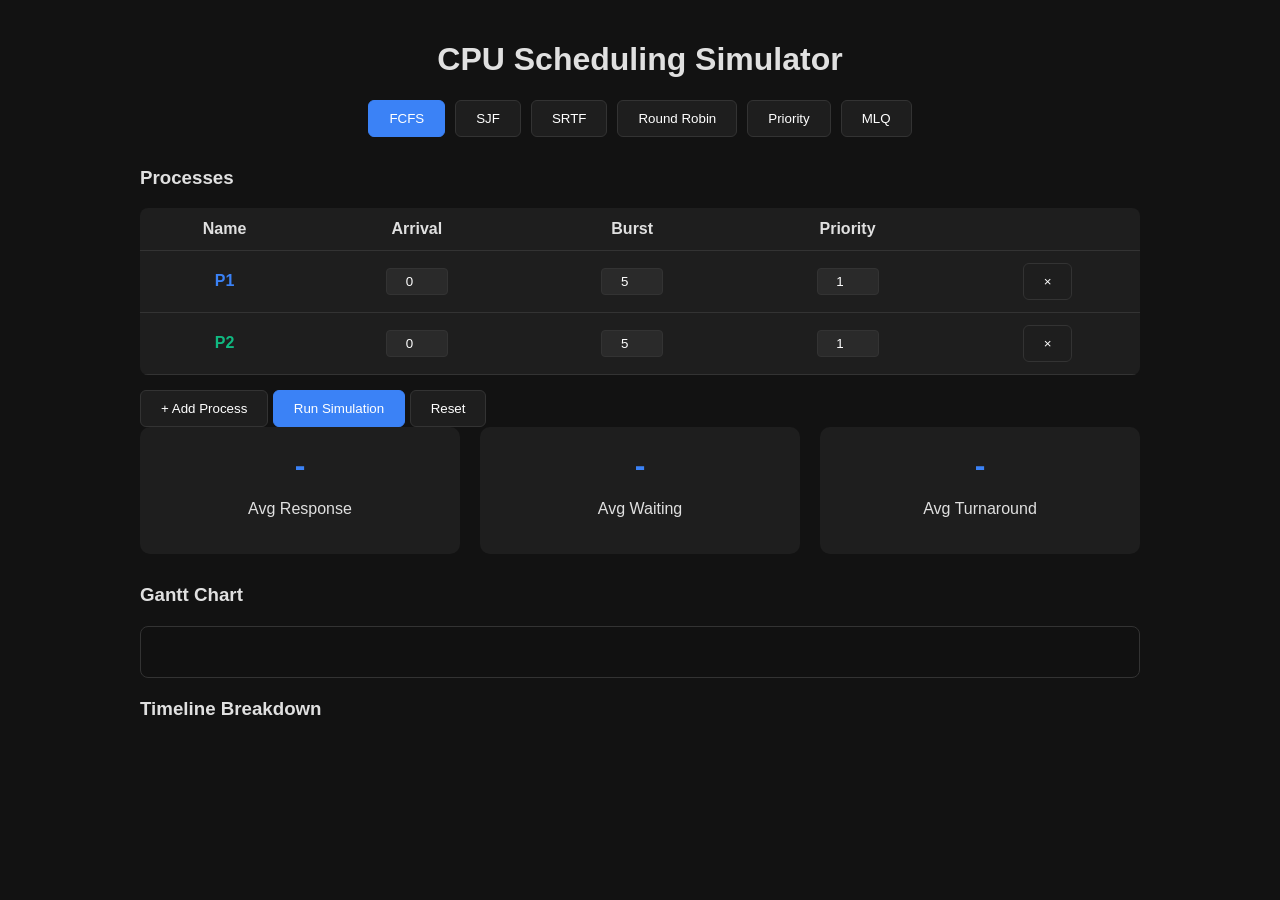
==== index.html @ 01c03f62 "Add files via upload" ====
<!DOCTYPE html>
<html lang="en">
<head>
    <meta charset="UTF-8">
    <meta name="viewport" content="width=device-width, initial-scale=1.0">
    <title>Advanced CPU Scheduler</title>
    <link rel="stylesheet" href="style.css">
</head>
<body>
    <div class="container">
        <header>
            <h1>CPU Scheduling Simulator</h1>
            <div class="algo-tabs">
                <button class="tab active" data-algo="FCFS">FCFS</button>
                <button class="tab" data-algo="SJF">SJF</button>
                <button class="tab" data-algo="SRTF">SRTF</button>
                <button class="tab" data-algo="RR">Round Robin</button>
                <button class="tab" data-algo="Priority">Priority</button>
                <a href="mlq.html" style="text-decoration: none;">
    <button class="tab" data-algo="MLQ">MLQ</button>
</a>
</a></button>
            </div>
            <div id="config-panel" class="hidden">
                <label for="quantum">Time Quantum:</label>
                <input type="number" id="quantum" value="2" min="1">
            </div>
        </header>

        <main>
            <section class="input-section">
                <h3>Processes</h3>
                <table id="process-table">
                    <thead>
                        <tr>
                            <th>Name</th>
                            <th>Arrival</th>
                            <th>Burst</th>
                            <th>Priority</th>
                            <th class="mlq-only hidden">Queue</th>
                            <th></th>
                        </tr>
                    </thead>
                    <tbody id="process-list">
                        </tbody>
                </table>
                <div class="actions">
                    <button id="add-btn">+ Add Process</button>
                    <button id="run-btn" class="primary-btn">Run Simulation</button>
                    <button id="reset-btn">Reset</button>
                </div>
            </section>

            <section class="output-section">
                <div class="stats-grid">
                    <div class="stat-card">
                        <span id="avg-response">-</span>
                        <p>Avg Response</p>
                    </div>
                    <div class="stat-card">
                        <span id="avg-waiting">-</span>
                        <p>Avg Waiting</p>
                    </div>
                    <div class="stat-card">
                        <span id="avg-turnaround">-</span>
                        <p>Avg Turnaround</p>
                    </div>
                </div>

                <h3>Gantt Chart</h3>
                <div id="gantt-chart"></div>

                <h3>Timeline Breakdown</h3>
                <div id="results-table-container"></div>
            </section>
        </main>
    </div>
    <script src="script.js"></script>
</body>
</html>
---- style.css ----
:root {
    --bg-dark: #121212;
    --card-bg: #1e1e1e;
    --primary: #3b82f6;
    --text: #e0e0e0;
    --border: #333;
}

body {
    background-color: var(--bg-dark);
    color: var(--text);
    font-family: 'Segoe UI', sans-serif;
    margin: 0;
    padding: 20px;
}

.container { max-width: 1000px; margin: auto; }

header { text-align: center; margin-bottom: 30px; }

.algo-tabs {
    display: flex;
    justify-content: center;
    gap: 10px;
    margin-bottom: 20px;
}

button {
    background: var(--card-bg);
    border: 1px solid var(--border);
    color: white;
    padding: 10px 20px;
    cursor: pointer;
    border-radius: 6px;
    transition: 0.3s;
}

button.active, button.primary-btn {
    background: var(--primary);
    border-color: var(--primary);
}

.hidden { display: none; }

table {
    width: 100%;
    border-collapse: collapse;
    background: var(--card-bg);
    border-radius: 8px;
    overflow: hidden;
    margin-bottom: 15px;
}

th, td { padding: 12px; border-bottom: 1px solid var(--border); text-align: center; }

input {
    background: #2a2a2a;
    border: 1px solid var(--border);
    color: white;
    padding: 5px;
    width: 50px;
    border-radius: 4px;
    text-align: center;
}

.stats-grid {
    display: grid;
    grid-template-columns: repeat(3, 1fr);
    gap: 20px;
    margin-bottom: 30px;
}

.stat-card {
    background: var(--card-bg);
    padding: 20px;
    border-radius: 10px;
    text-align: center;
}

.stat-card span { font-size: 2rem; font-weight: bold; color: var(--primary); }

#gantt-chart {
    display: flex;
    height: 50px;
    background: #111;
    border-radius: 8px;
    overflow: hidden;
    margin: 20px 0;
    border: 1px solid var(--border);
}

.gantt-block {
    height: 100%;
    display: flex;
    align-items: center;
    justify-content: center;
    font-size: 0.8rem;
    font-weight: bold;
    border-right: 1px solid rgba(255,255,255,0.1);
}
/* Per-Process Timeline Styles */
.timeline-row {
    display: flex;
    align-items: center;
    gap: 10px;
    margin-top: 5px;
}

.timeline-bar {
    position: relative;
    height: 12px;
    background: #333;
    flex-grow: 1;
    border-radius: 4px;
    overflow: hidden;
    display: flex;
}

.segment {
    height: 100%;
}

.segment.waiting { background: rgba(59, 130, 246, 0.2); } /* Faded blue */
.segment.running { background: #3b82f6; } /* Solid blue */
.segment.idle { background: transparent; }

.time-label {
    font-size: 10px;
    color: #888;
    min-width: 80px;
}
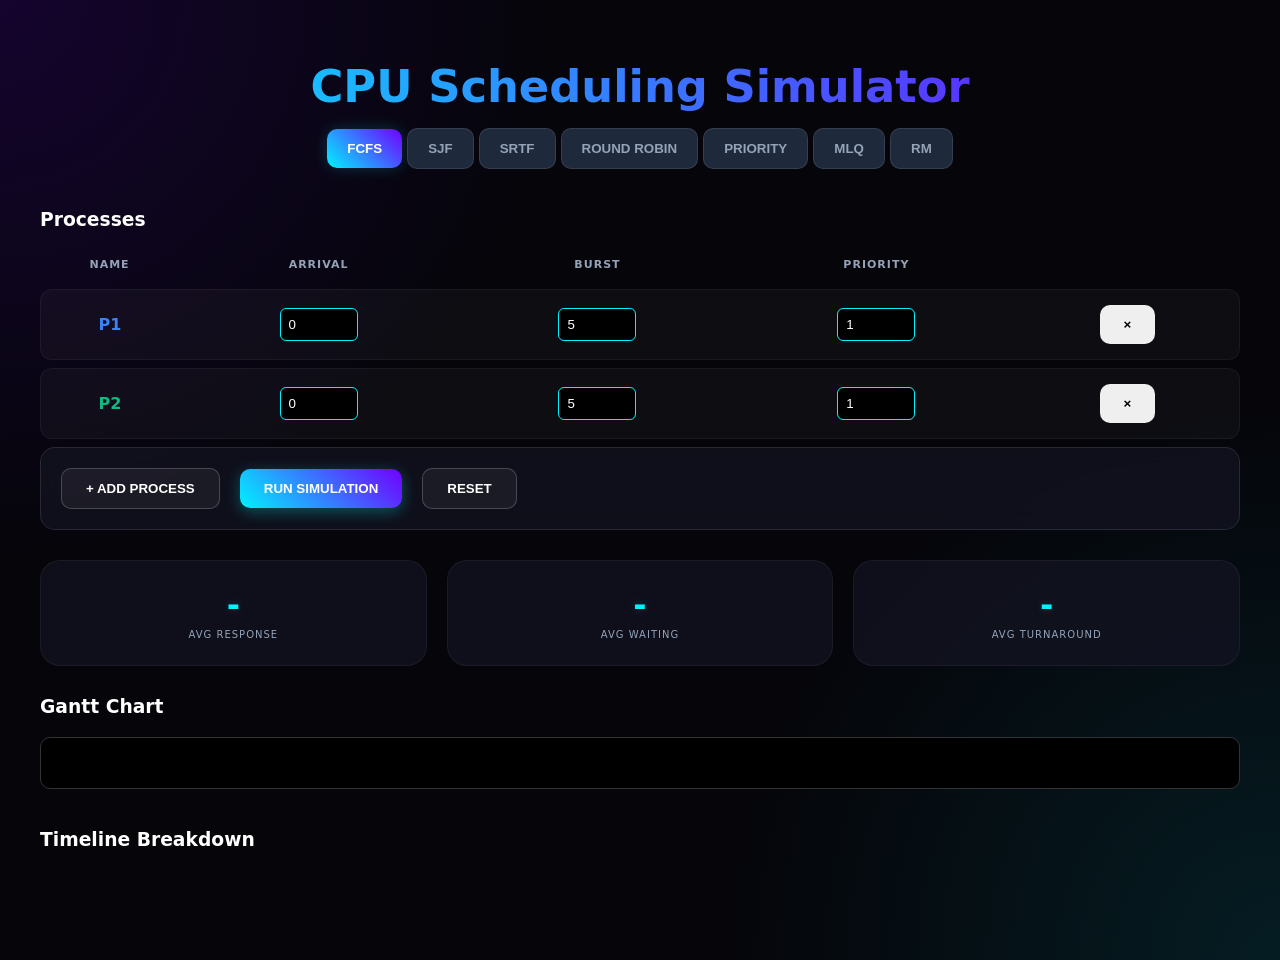
==== commit 3f7c9f4a: "Update index.html" ====
--- a/index.html
+++ b/index.html
@@ -20,6 +20,8 @@
     <button class="tab" data-algo="MLQ">MLQ</button>
 </a>
 </a></button>
+                
+              <a href="rm.html" style="text-decoration: none;"><button class="tab" data-algo="RM">RM</button></a>
             </div>
             <div id="config-panel" class="hidden">
                 <label for="quantum">Time Quantum:</label>
@@ -77,4 +79,4 @@
     </div>
     <script src="script.js"></script>
 </body>
-</html>+</html>
--- a/style.css
+++ b/style.css
@@ -1,131 +1,192 @@
 :root {
-    --bg-dark: #121212;
-    --card-bg: #1e1e1e;
-    --primary: #3b82f6;
-    --text: #e0e0e0;
-    --border: #333;
+    /* High-contrast Neon Palette */
+    --bg-main: #05050a;
+    --card-bg: rgba(20, 20, 35, 0.7);
+    --accent-cyan: #00f2ff;
+    --accent-purple: #7000ff;
+    --text-bright: #ffffff;
+    --text-dim: #94a3b8;
+    --border-glow: rgba(0, 242, 255, 0.2);
+    --tab-inactive: #1e293b;
 }
 
 body {
-    background-color: var(--bg-dark);
-    color: var(--text);
-    font-family: 'Segoe UI', sans-serif;
+    background: var(--bg-main);
+    background-image: 
+        radial-gradient(circle at 0% 0%, rgba(112, 0, 255, 0.15) 0%, transparent 35%),
+        radial-gradient(circle at 100% 100%, rgba(0, 242, 255, 0.1) 0%, transparent 35%);
+    color: var(--text-bright);
+    font-family: 'Segoe UI', system-ui, sans-serif;
     margin: 0;
-    padding: 20px;
+    padding: 30px;
+    min-height: 100vh;
 }
 
-.container { max-width: 1000px; margin: auto; }
+.container { max-width: 1200px; margin: auto; }
 
-header { text-align: center; margin-bottom: 30px; }
+header { text-align: center; margin-bottom: 40px; }
 
-.algo-tabs {
+header h1 {
+    font-size: 2.8rem;
+    font-weight: 800;
+    background: linear-gradient(to right, #00f2ff, #7000ff);
+    -webkit-background-clip: text;
+    -webkit-text-fill-color: transparent;
+    margin-bottom: 15px;
+}
+
+/* --- TAB SYSTEM --- */
+.tabs {
     display: flex;
     justify-content: center;
     gap: 10px;
-    margin-bottom: 20px;
+    margin-bottom: 30px;
 }
 
+.tab {
+    padding: 12px 20px;
+    background: var(--tab-inactive);
+    border: 1px solid rgba(255,255,255,0.1);
+    color: var(--text-dim);
+    border-radius: 10px;
+    cursor: pointer;
+    transition: 0.3s;
+    font-weight: 600;
+}
+
+.tab.active {
+    background: linear-gradient(45deg, var(--accent-cyan), var(--accent-purple));
+    color: white;
+    border: none;
+    box-shadow: 0 0 15px var(--border-glow);
+}
+
+.tab:hover:not(.active) {
+    background: rgba(255,255,255,0.1);
+    color: white;
+}
+
+/* --- CONFIG & INPUT PANELS --- */
+#config-panel, .actions {
+    display: flex;
+    gap: 20px;
+    background: var(--card-bg);
+    backdrop-filter: blur(12px);
+    padding: 20px;
+    border-radius: 15px;
+    border: 1px solid rgba(255, 255, 255, 0.1);
+    margin-bottom: 20px;
+    align-items: center;
+}
+
+input[type="number"] {
+    background: #000;
+    border: 1px solid var(--accent-cyan);
+    color: #fff;
+    padding: 8px;
+    border-radius: 6px;
+    width: 60px;
+    outline: none;
+}
+
+/* --- BUTTONS --- */
 button {
-    background: var(--card-bg);
-    border: 1px solid var(--border);
+    padding: 12px 24px;
+    border-radius: 10px;
+    border: none;
+    font-weight: 700;
+    cursor: pointer;
+    transition: 0.3s;
+    text-transform: uppercase;
+}
+
+#run-btn {
+    background: linear-gradient(45deg, #00f2ff, #7000ff);
     color: white;
-    padding: 10px 20px;
-    cursor: pointer;
-    border-radius: 6px;
+    box-shadow: 0 4px 15px rgba(0, 242, 255, 0.3);
+}
+
+#add-btn, #reset-btn {
+    background: rgba(255, 255, 255, 0.05);
+    color: white;
+    border: 1px solid rgba(255, 255, 255, 0.2);
+}
+
+button:hover {
+    transform: translateY(-2px);
+    filter: brightness(1.2);
+}
+
+/* --- PROCESS TABLE (TILES) --- */
+table {
+    width: 100%;
+    border-collapse: separate;
+    border-spacing: 0 8px;
+}
+
+th { color: var(--text-dim); font-size: 11px; text-transform: uppercase; letter-spacing: 1px; padding-bottom: 10px; }
+
+#process-list tr {
+    background: rgba(255, 255, 255, 0.03);
     transition: 0.3s;
 }
 
-button.active, button.primary-btn {
-    background: var(--primary);
-    border-color: var(--primary);
+#process-list tr:hover {
+    background: rgba(255, 255, 255, 0.07);
 }
 
-.hidden { display: none; }
+td { padding: 15px; text-align: center; border-top: 1px solid rgba(255,255,255,0.05); border-bottom: 1px solid rgba(255,255,255,0.05); }
+td:first-child { border-radius: 12px 0 0 12px; border-left: 1px solid rgba(255,255,255,0.05); }
+td:last-child { border-radius: 0 12px 12px 0; border-right: 1px solid rgba(255,255,255,0.05); }
 
-table {
-    width: 100%;
-    border-collapse: collapse;
+/* --- STATS --- */
+.stats-grid { display: flex; gap: 20px; margin: 30px 0; }
+.stat-card {
     background: var(--card-bg);
-    border-radius: 8px;
-    overflow: hidden;
-    margin-bottom: 15px;
+    flex: 1;
+    padding: 25px;
+    border-radius: 20px;
+    text-align: center;
+    border: 1px solid rgba(255, 255, 255, 0.05);
 }
 
-th, td { padding: 12px; border-bottom: 1px solid var(--border); text-align: center; }
-
-input {
-    background: #2a2a2a;
-    border: 1px solid var(--border);
-    color: white;
-    padding: 5px;
-    width: 50px;
-    border-radius: 4px;
-    text-align: center;
+.stat-card span {
+    display: block;
+    font-size: 32px;
+    font-weight: 800;
+    color: var(--accent-cyan);
+    text-shadow: 0 0 10px var(--border-glow);
 }
 
-.stats-grid {
-    display: grid;
-    grid-template-columns: repeat(3, 1fr);
-    gap: 20px;
-    margin-bottom: 30px;
-}
+.stat-card p { margin: 5px 0 0; color: var(--text-dim); text-transform: uppercase; font-size: 10px; letter-spacing: 1px; }
 
-.stat-card {
-    background: var(--card-bg);
-    padding: 20px;
-    border-radius: 10px;
-    text-align: center;
-}
-
-.stat-card span { font-size: 2rem; font-weight: bold; color: var(--primary); }
-
+/* --- GANTT & TIMELINE --- */
 #gantt-chart {
     display: flex;
     height: 50px;
-    background: #111;
-    border-radius: 8px;
+    background: #000;
+    border-radius: 10px;
     overflow: hidden;
-    margin: 20px 0;
-    border: 1px solid var(--border);
+    border: 1px solid #333;
+    margin: 20px 0 40px;
 }
 
 .gantt-block {
-    height: 100%;
     display: flex;
     align-items: center;
     justify-content: center;
-    font-size: 0.8rem;
+    font-size: 12px;
     font-weight: bold;
-    border-right: 1px solid rgba(255,255,255,0.1);
-}
-/* Per-Process Timeline Styles */
-.timeline-row {
-    display: flex;
-    align-items: center;
-    gap: 10px;
-    margin-top: 5px;
 }
 
 .timeline-bar {
-    position: relative;
     height: 12px;
-    background: #333;
-    flex-grow: 1;
-    border-radius: 4px;
+    background: #000;
+    border-radius: 10px;
+    display: flex;
     overflow: hidden;
-    display: flex;
 }
 
-.segment {
-    height: 100%;
-}
+.segment { height: 100%; transition: 0.5s; }
 
-.segment.waiting { background: rgba(59, 130, 246, 0.2); } /* Faded blue */
-.segment.running { background: #3b82f6; } /* Solid blue */
-.segment.idle { background: transparent; }
-
-.time-label {
-    font-size: 10px;
-    color: #888;
-    min-width: 80px;
-}+.hidden { display: none !important; }
